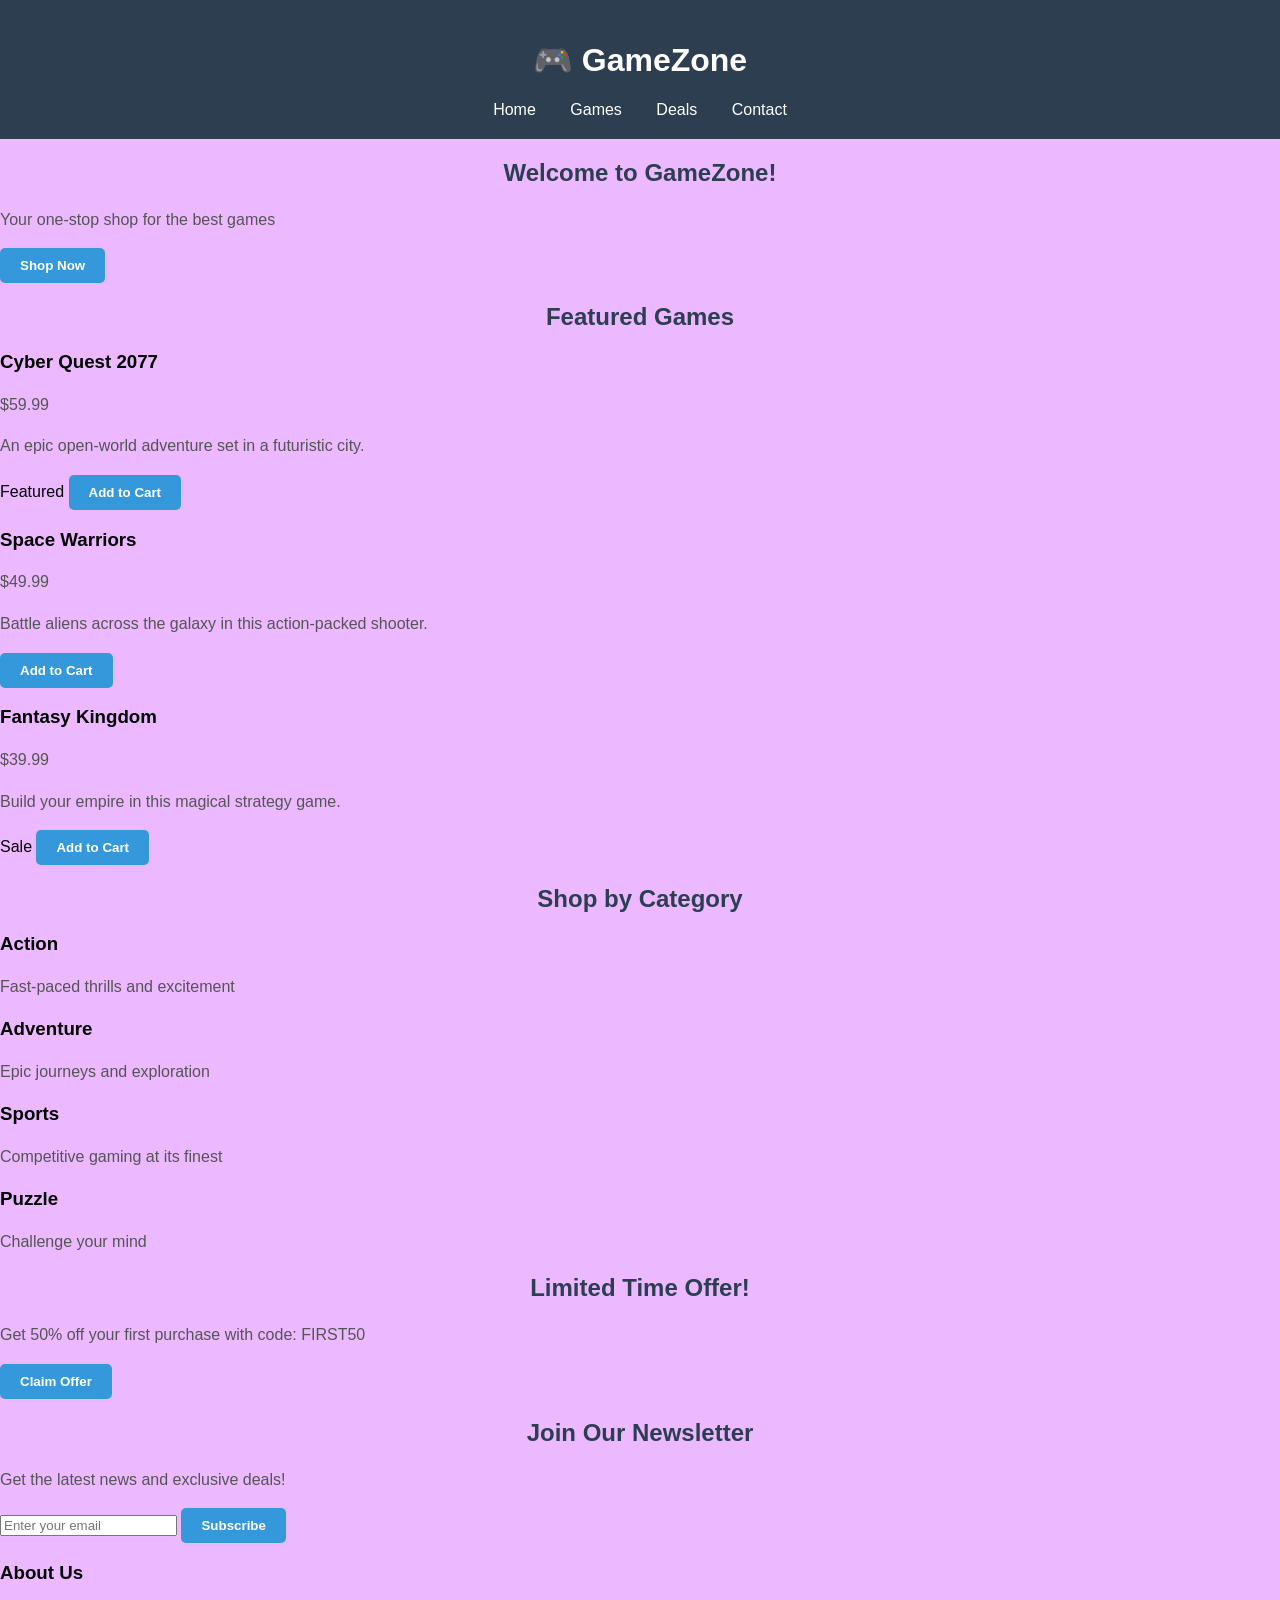
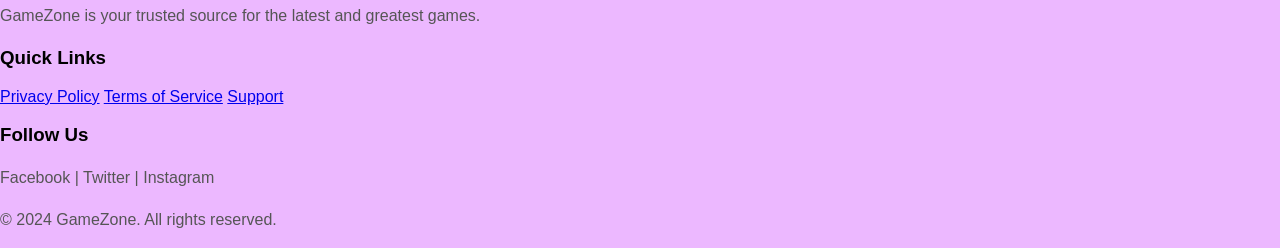
==== Lesson2-Starter/simple slector.html @ 6bef60b2 "U2L2 Continue" ====
<!DOCTYPE html>
<html lang="en">
<head>
    <meta charset="UTF-8">
    <meta name="viewport" content="width=device-width, initial-scale=1.0">
    <title>Gaming Store - CSS Selectors Practice</title>
    <!-- TODO: Link your style.css file here -->
    <link rel="stylesheet" href="style.css">
</head>
<body>
    <!-- HEADER SECTION -->
    <!-- TODO: Add id="main-header" to header -->
    <header id="main-header">
        <!-- TODO: Add id="logo" to h1 -->
        <h1>🎮 GameZone</h1>
        <nav>
            <!-- TODO: Add class="nav-link" to each anchor tag -->
            <a class=nav-link href="#">Home</a>
            <a class=nav-link href="#">Games</a>
            <a class=nav-link href="#">Deals</a>
            <a class=nav-link href="#">Contact</a>
        </nav>
    </header>

    <!-- HERO BANNER -->
    <!-- TODO: Add id="hero" to section -->
    <section>
        <h2>Welcome to GameZone!</h2>
        <!-- TODO: Add class="tagline" to this paragraph -->
        <p>Your one-stop shop for the best games</p>
        <!-- TODO: Add class="btn btn-primary" to button (2 classes!) -->
        <button class="btn" class="btn-primary">Shop Now</button>
    </section>

    <!-- FEATURED GAMES SECTION -->
    <!-- TODO: Add id="featured-games" to section -->
    <section>
        <h2>Featured Games</h2>
        
        <!-- TODO: Add class="game-card featured" to this div (2 classes!) -->
        <div>
            <h3>Cyber Quest 2077</h3>
            <!-- TODO: Add class="price" to this paragraph -->
            <p>$59.99</p>
            <!-- TODO: Add class="description" to this paragraph -->
            <p>An epic open-world adventure set in a futuristic city.</p>
            <!-- TODO: Add class="badge" to span -->
            <span>Featured</span>
            <!-- TODO: Add class="btn" to button -->
            <button class="btn" class="btn-primary">Add to Cart</button>
        </div>

        <!-- TODO: Add class="game-card" to this div -->
        <div>
            <h3>Space Warriors</h3>
            <!-- TODO: Add class="price" to this paragraph -->
            <p>$49.99</p>
            <!-- TODO: Add class="description" to this paragraph -->
            <p>Battle aliens across the galaxy in this action-packed shooter.</p>
            <!-- TODO: Add class="btn" to button -->
            <button class="btn" class="btn-primary">Add to Cart</button>
        </div>

        <!-- TODO: Add class="game-card sale" to this div (2 classes!) -->
        <div>
            <h3>Fantasy Kingdom</h3>
            <!-- TODO: Add class="price" to this paragraph -->
            <p>$39.99</p>
            <!-- TODO: Add class="description" to this paragraph -->
            <p>Build your empire in this magical strategy game.</p>
            <!-- TODO: Add class="badge" to span -->
            <span>Sale</span>
            <!-- TODO: Add class="btn" to button -->
            <button class="btn" class="btn-primary">Add to Cart</button>
        </div>
    </section>

    <!-- CATEGORIES SECTION -->
    <!-- TODO: Add id="categories" to section -->
    <section>
        <h2>Shop by Category</h2>
        
        <!-- TODO: Add class="category-box" to each div below -->
        <div>
            <h3>Action</h3>
            <p>Fast-paced thrills and excitement</p>
        </div>

        <div>
            <h3>Adventure</h3>
            <p>Epic journeys and exploration</p>
        </div>

        <div>
            <h3>Sports</h3>
            <p>Competitive gaming at its finest</p>
        </div>

        <div>
            <h3>Puzzle</h3>
            <p>Challenge your mind</p>
        </div>
    </section>

    <!-- SPECIAL OFFER -->
    <!-- TODO: Add id="special-offer" to section -->
    <section>
        <h2>Limited Time Offer!</h2>
        <!-- TODO: Add class="highlight" to this paragraph -->
        <p>Get 50% off your first purchase with code: FIRST50</p>
        <!-- TODO: Add class="btn btn-primary" to button -->
       <button class="btn" class="btn-primary">Claim Offer</button>
    </section>

    <!-- NEWSLETTER -->
    <!-- TODO: Add id="newsletter" to section -->
    <section>
        <h2>Join Our Newsletter</h2>
        <p>Get the latest news and exclusive deals!</p>
        <!-- TODO: Add class="input-field" to input -->
        <input type="email" placeholder="Enter your email">
        <!-- TODO: Add class="btn btn-primary" to button -->
        <button class="btn" class="btn-primary">Subscribe</button>
    </section>

    <!-- FOOTER -->
    <!-- TODO: Add id="main-footer" to footer -->
    <footer>
        <!-- TODO: Add class="footer-section" to each div below -->
        <div>
            <h3>About Us</h3>
            <p>GameZone is your trusted source for the latest and greatest games.</p>
        </div>

        <div>
            <h3>Quick Links</h3>
            <!-- TODO: Add class="footer-link" to each anchor tag -->
            <a href="#">Privacy Policy</a>
            <a href="#">Terms of Service</a>
            <a href="#">Support</a>
        </div>

        <div>
            <h3>Follow Us</h3>
            <!-- TODO: Add class="social" to this paragraph -->
            <p>Facebook | Twitter | Instagram</p>
        </div>

        <!-- TODO: Add id="copyright" to this paragraph -->
        <p>&copy; 2024 GameZone. All rights reserved.</p>
    </footer>
</body>
</html>
---- Lesson2-Starter/style.css ----
/* ==========================================
   PART 1: ELEMENT SELECTORS (5 minutes)
   Select ALL elements of a specific type
   ========================================== */

/* EXAMPLE - This is done for you: */
body {
    font-family: Arial, sans-serif;
    margin: 0;
    padding: 0;
    background-color: #ecb8ff;
}

/* TODO 1: Style ALL h2 headings
   - color: #2c3e50
   - text-align: center
*/
h2{
   color: #2c3e50;
   text-align: center;
}


/* TODO 2: Style ALL paragraphs
   - color: #555
   - line-height: 1.6
*/
p{
   color: #555;
   line-height: 1.6;
}


/* TODO 3: Style ALL buttons
   - padding: 10px 20px
   - border: none
   - border-radius: 5px
   - cursor: pointer
*/
button{
   padding: 10px 20px;
   border: none;
   border-radius: 5px;
   cursor: pointer;
}


/* ==========================================
   PART 2: CLASS SELECTORS (10 minutes)
   Select elements by class name (use .)
   ========================================== */

/* TODO 4: Style the .nav-link class
   - color: white
   - padding: 10px 15px
   - text-decoration: none
*/
.nav-link {
color:white;
padding: 10px 15px;
text-decoration: none;
}

/* TODO 5: Style the .btn class
   - background-color: #3498db
   - color: white
   - font-weight: bold
*/
.btn {
   background-color: #3498db;
   color: white;
   font-weight: bold
}

/* TODO 6: Style the .btn-primary class
   - background-color: #e74c3c
   - font-size: 18px
*/


/* TODO 7: Style the .game-card class
   - background-color: white
   - border: 2px solid #ddd
   - border-radius: 10px
   - padding: 20px
   - margin: 15px
*/


/* TODO 8: Style the .featured class
   - border-color: #f39c12
   - border-width: 4px
*/


/* TODO 9: Style the .price class
   - font-size: 24px
   - color: #27ae60
   - font-weight: bold
*/



/* ==========================================
   PART 3: ID SELECTORS (5 minutes)
   Select unique elements by ID (use #)
   ========================================== */

/* TODO 10: Style #main-header
   - background-color: #2c3e50
   - color: white
   - padding: 20px
   - text-align: center
*/
#main-header {
background-color: #2c3e50;
color: white;
padding: 20px;
text-align: center;
}

/* TODO 11: Style #hero
   - background: linear-gradient(135deg, #667eea 0%, #764ba2 100%)
   - color: white
   - text-align: center
   - padding: 60px 20px
*/


/* TODO 12: Style #main-footer
   - background-color: #2c3e50
   - color: white
   - padding: 30px
   - text-align: center
*/



/* ==========================================
   BONUS (If you finish early!)
   ========================================== */

/* BONUS: Add hover effect to .btn
   .btn:hover {
       opacity: 0.8;
   }
*/
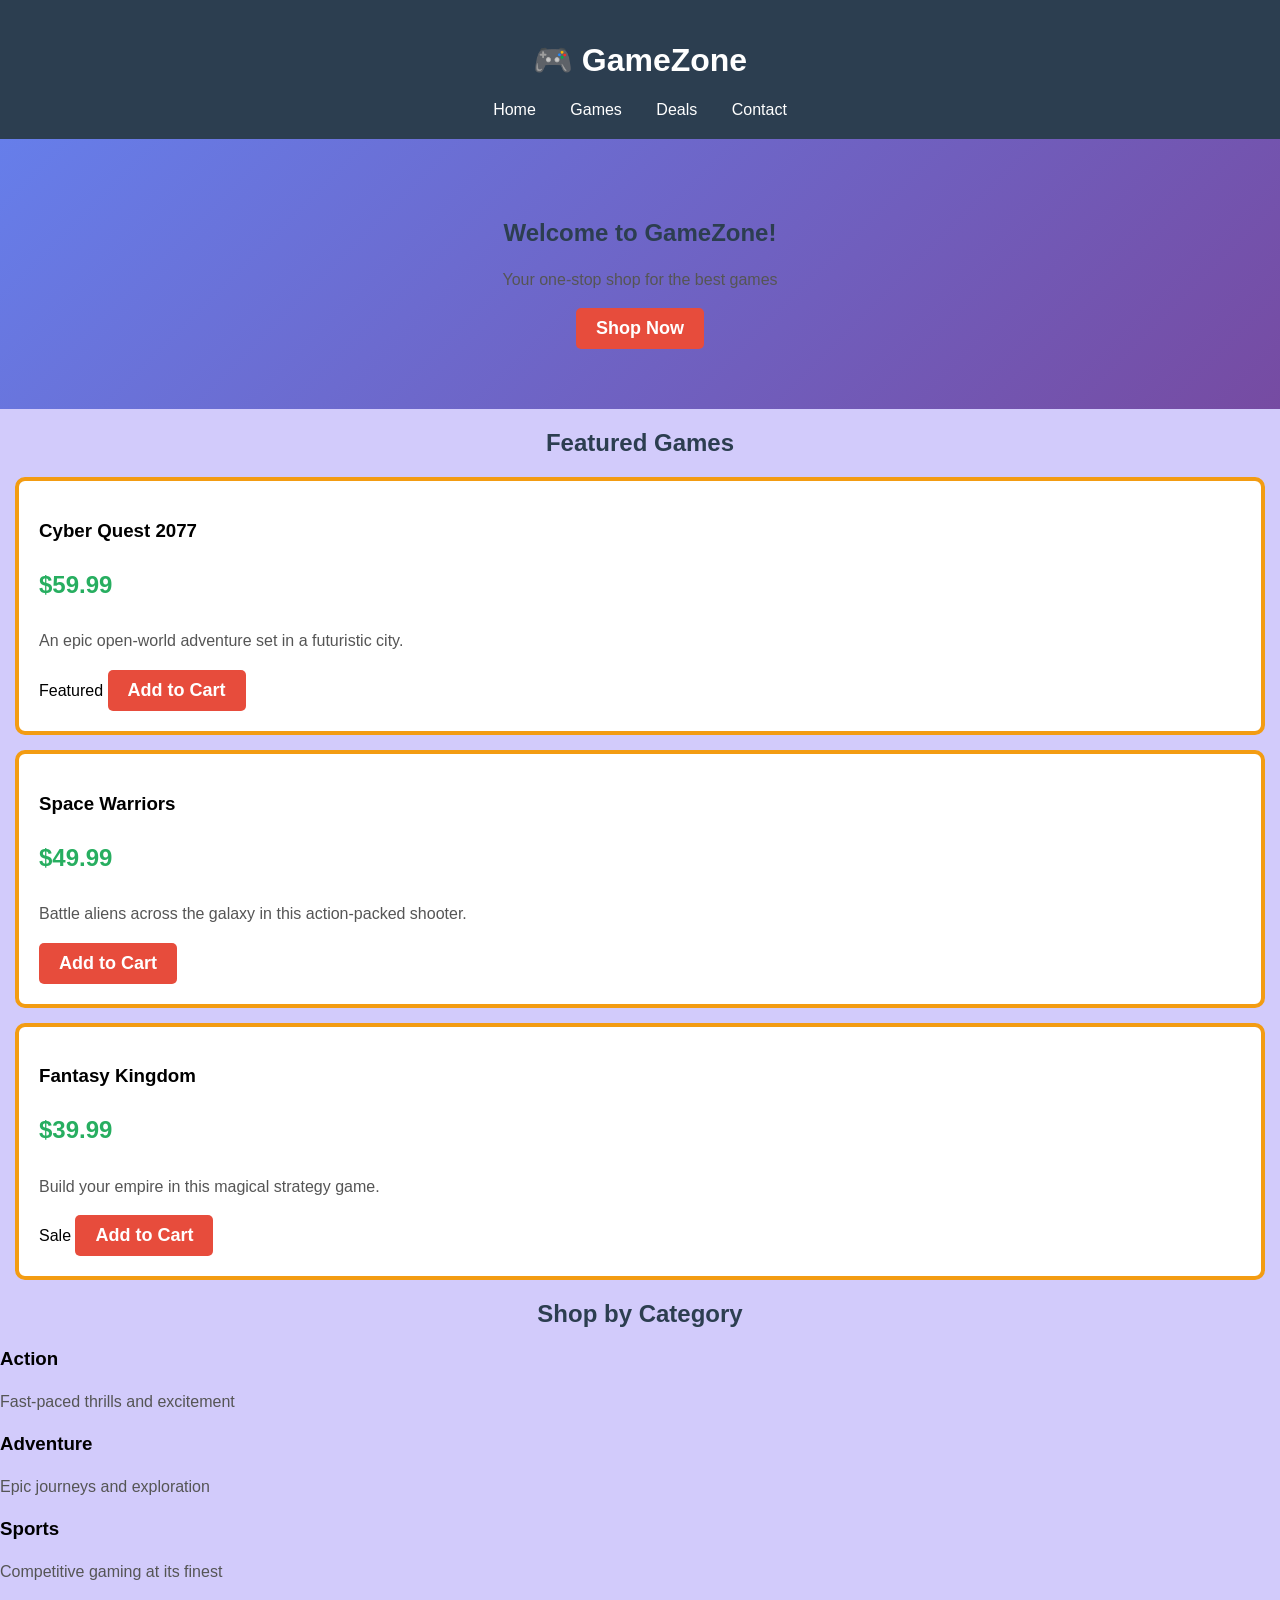
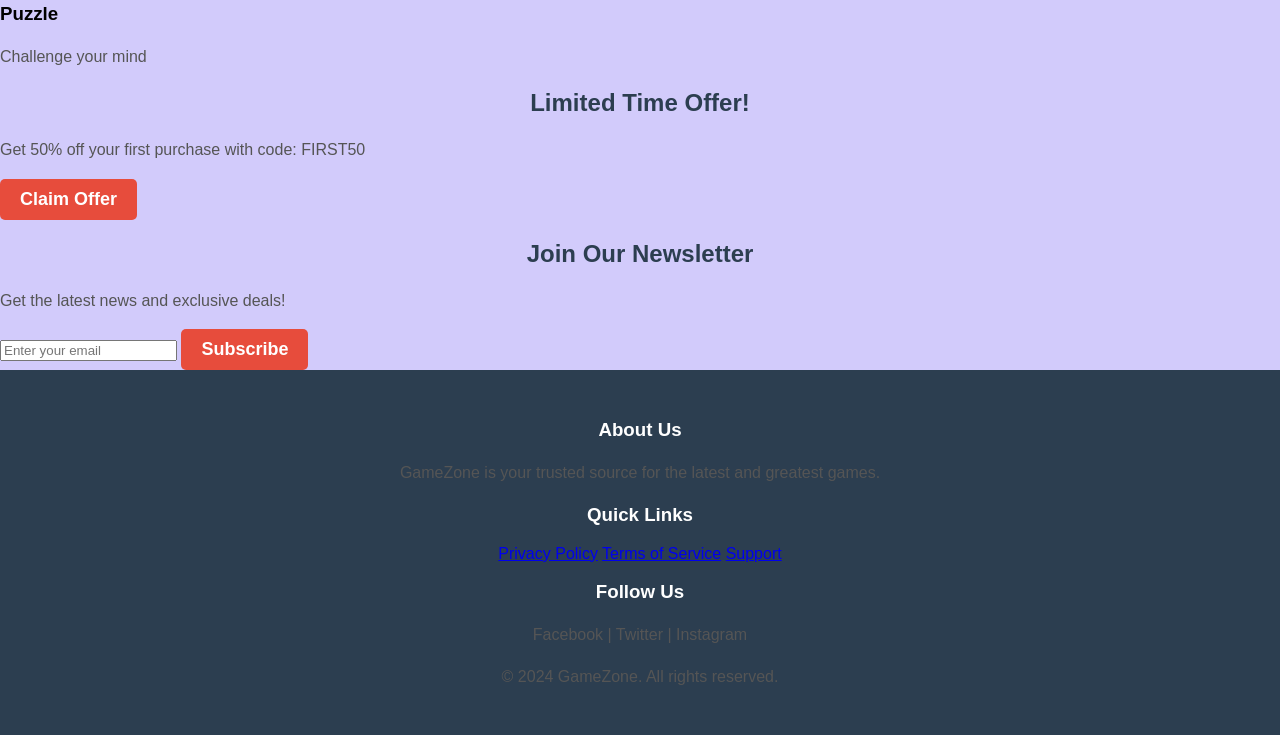
==== commit d518a064: "U2L2 completed" ====
--- a/Lesson2-Starter/simple slector.html
+++ b/Lesson2-Starter/simple slector.html
@@ -24,12 +24,12 @@
 
     <!-- HERO BANNER -->
     <!-- TODO: Add id="hero" to section -->
-    <section>
+    <section id="hero">
         <h2>Welcome to GameZone!</h2>
         <!-- TODO: Add class="tagline" to this paragraph -->
         <p>Your one-stop shop for the best games</p>
         <!-- TODO: Add class="btn btn-primary" to button (2 classes!) -->
-        <button class="btn" class="btn-primary">Shop Now</button>
+        <button class="btn-primary btn">Shop Now</button>
     </section>
 
     <!-- FEATURED GAMES SECTION -->
@@ -38,40 +38,40 @@
         <h2>Featured Games</h2>
         
         <!-- TODO: Add class="game-card featured" to this div (2 classes!) -->
-        <div>
+        <div class="game-card featured">
             <h3>Cyber Quest 2077</h3>
             <!-- TODO: Add class="price" to this paragraph -->
-            <p>$59.99</p>
+            <p class="price">$59.99</p>
             <!-- TODO: Add class="description" to this paragraph -->
             <p>An epic open-world adventure set in a futuristic city.</p>
             <!-- TODO: Add class="badge" to span -->
             <span>Featured</span>
             <!-- TODO: Add class="btn" to button -->
-            <button class="btn" class="btn-primary">Add to Cart</button>
+            <button class="btn btn-primary">Add to Cart</button>
         </div>
 
         <!-- TODO: Add class="game-card" to this div -->
-        <div>
+        <div class="game-card featured">
             <h3>Space Warriors</h3>
             <!-- TODO: Add class="price" to this paragraph -->
-            <p>$49.99</p>
+            <p class="price">$49.99</p>
             <!-- TODO: Add class="description" to this paragraph -->
             <p>Battle aliens across the galaxy in this action-packed shooter.</p>
             <!-- TODO: Add class="btn" to button -->
-            <button class="btn" class="btn-primary">Add to Cart</button>
+            <button class="btn btn-primary">Add to Cart</button>
         </div>
 
         <!-- TODO: Add class="game-card sale" to this div (2 classes!) -->
-        <div>
+        <div class="game-card featured">
             <h3>Fantasy Kingdom</h3>
             <!-- TODO: Add class="price" to this paragraph -->
-            <p>$39.99</p>
+            <p class="price">$39.99</p>
             <!-- TODO: Add class="description" to this paragraph -->
             <p>Build your empire in this magical strategy game.</p>
             <!-- TODO: Add class="badge" to span -->
             <span>Sale</span>
             <!-- TODO: Add class="btn" to button -->
-            <button class="btn" class="btn-primary">Add to Cart</button>
+            <button class="btn btn-primary">Add to Cart</button>
         </div>
     </section>
 
@@ -109,7 +109,7 @@
         <!-- TODO: Add class="highlight" to this paragraph -->
         <p>Get 50% off your first purchase with code: FIRST50</p>
         <!-- TODO: Add class="btn btn-primary" to button -->
-       <button class="btn" class="btn-primary">Claim Offer</button>
+       <button class="btn btn-primary">Claim Offer</button>
     </section>
 
     <!-- NEWSLETTER -->
@@ -120,12 +120,12 @@
         <!-- TODO: Add class="input-field" to input -->
         <input type="email" placeholder="Enter your email">
         <!-- TODO: Add class="btn btn-primary" to button -->
-        <button class="btn" class="btn-primary">Subscribe</button>
+        <button class="btn btn-primary">Subscribe</button>
     </section>
 
     <!-- FOOTER -->
     <!-- TODO: Add id="main-footer" to footer -->
-    <footer>
+    <footer id="main-footer">
         <!-- TODO: Add class="footer-section" to each div below -->
         <div>
             <h3>About Us</h3>
--- a/Lesson2-Starter/style.css
+++ b/Lesson2-Starter/style.css
@@ -8,7 +8,7 @@
     font-family: Arial, sans-serif;
     margin: 0;
     padding: 0;
-    background-color: #ecb8ff;
+    background-color: #d2cbfb;
 }
 
 /* TODO 1: Style ALL h2 headings
@@ -76,7 +76,10 @@
    - background-color: #e74c3c
    - font-size: 18px
 */
-
+.btn-primary {
+   background-color: #e74c3c;
+   font-size: 18px
+}
 
 /* TODO 7: Style the .game-card class
    - background-color: white
@@ -85,20 +88,34 @@
    - padding: 20px
    - margin: 15px
 */
-
+.game-card {
+   background-color: white;
+   border: 2px solid #ddd;
+   border-radius: 10px;
+   padding: 20px;
+   margin: 15px;
+}
 
 /* TODO 8: Style the .featured class
    - border-color: #f39c12
    - border-width: 4px
 */
-
+.featured
+{
+   border-color: #f39c12;
+   border-width: 4px
+}
 
 /* TODO 9: Style the .price class
    - font-size: 24px
    - color: #27ae60
    - font-weight: bold
 */
-
+.price{
+   font-size: 24px;
+   color: #27ae60;
+   font-weight: bold
+}
 
 
 /* ==========================================
@@ -125,7 +142,12 @@
    - text-align: center
    - padding: 60px 20px
 */
-
+#hero{
+    background: linear-gradient(135deg, #667eea 0%, #764ba2 100%);
+   color: white;
+   text-align: center;
+   padding: 60px 20px;
+}
 
 /* TODO 12: Style #main-footer
    - background-color: #2c3e50
@@ -133,7 +155,12 @@
    - padding: 30px
    - text-align: center
 */
-
+#main-footer {
+    background-color: #2c3e50;
+   color: white;
+   padding: 30px;
+   text-align: center
+}
 
 
 /* ==========================================
@@ -144,4 +171,7 @@
    .btn:hover {
        opacity: 0.8;
    }
-*/+*/
+.btn:hover {
+       opacity: 0.8;
+   }
